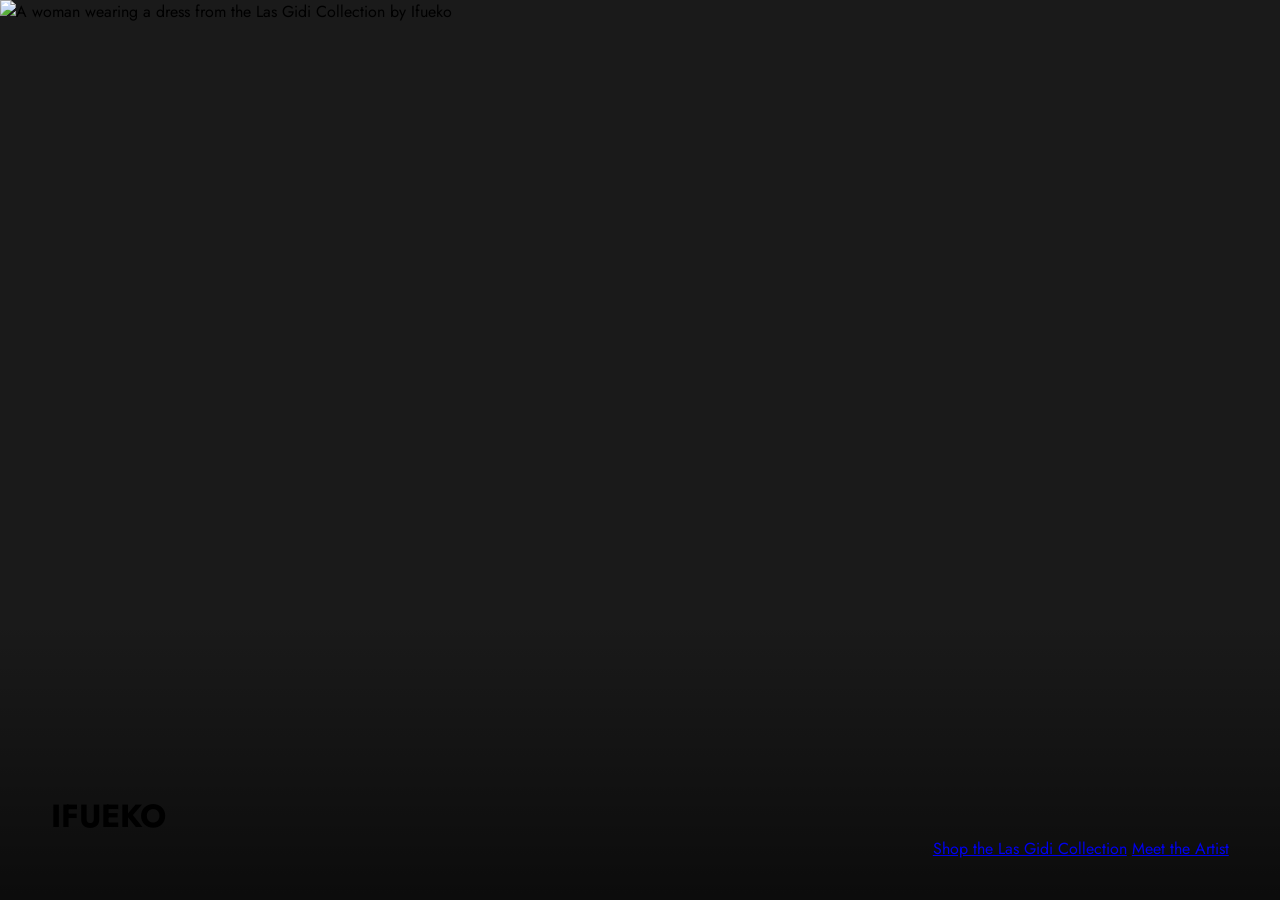
==== index.html @ f0af97ba "Initial commit Co-Authored-By: Claude Sonnet 5.5 <noreply@anthropic.com>" ====
<!DOCTYPE html>
<html lang="en">

<head>
    <meta charset="utf-8">
    <meta name="viewport" content="width=device-width, initial-scale=1">
    <title>Ifueko</title>
    <meta name="description" content="Ifueko is a Nigerian couture brand by Obosa Ogieva. Discover the Las Gidi Collection.">

    <!-- fonts -->
    <link rel="preconnect" href="https://fonts.googleapis.com">
    <link rel="preconnect" href="https://fonts.gstatic.com" crossorigin>
    <link href="https://fonts.googleapis.com/css2?family=Syncopate:wght@700&family=Jost:wght@400&display=swap" rel="stylesheet">

    <!-- accompanying CSS -->
    <link rel="stylesheet" href="styles.css">
</head>

<body>
  <main class="hero">

    <!-- hero image -->
    <img
      class="hero__image"
      src="images/hero.jpg"
      alt="A woman wearing a dress from the Las Gidi Collection by Ifueko">

    <div class="hero__footer">
      <h1 class="wordmark">IFUEKO</h1>

      <!-- navigation -->
      <nav class="nav" aria-label="Main">
        <a href="collection.html">Shop the Las Gidi Collection</a>
        <a href="artist.html">Meet the Artist</a>
      </nav>
    </div>
  </main>
</body>

</html>
---- styles.css ----
/* ==========================================================================
   Ifueko — shared styles
   ========================================================================== */

:root {
  --black: #000000;
  --ink: #111111;
  --white: #ffffff;
  --off-white: #f5f5f5;
  --grey-text: #6b6b6b;
  --body-text: #3a3a3a;
  --placeholder: #f0f0f0;
  --placeholder-dark: #1a1a1a;
  --line: #e5e5e5;

  --font-display: 'Syncopate', 'Jost', sans-serif;
  --font-body: 'Jost', system-ui, sans-serif;

  --gutter: clamp(24px, 4vw, 64px);
}

*, *::before, *::after { box-sizing: border-box; }

html, body { margin: 0; }

body {
  font-family: var(--font-body);
  -webkit-font-smoothing: antialiased;
}

img {
  display: block;
  max-width: 100%;
}

/* Make sure anything marked hidden stays hidden, even flex/grid boxes */
[hidden] { display: none !important; }

/* Page themes */
.theme-dark  { background: var(--black); color: var(--off-white); }
.theme-light { background: var(--white); color: var(--ink); }


/* ==========================================================================
   Shared pieces
   ========================================================================== */

/* Hidden on screen but still read by screen readers */
.visually-hidden {
  position: absolute;
  width: 1px;
  height: 1px;
  margin: -1px;
  padding: 0;
  overflow: hidden;
  clip: rect(0 0 0 0);
  white-space: nowrap;
  border: 0;
}

/* Small uppercase text links (INSTAGRAM, MEET THE ARTIST, ...)
   Works on <a> and <button> */
.caps-link {
  display: inline-flex;
  align-items: center;
  min-height: 44px;
  padding: 0;
  background: none;
  border: 0;
  cursor: pointer;
  color: inherit;
  text-decoration: none;
  font-family: var(--font-body);
  font-size: 14px;
  letter-spacing: 0.24em;
  text-transform: uppercase;
}

.caps-link:hover,
.caps-link:focus-visible {
  text-decoration: underline;
  text-underline-offset: 6px;
  text-decoration-thickness: 1px;
}

.caps-link:focus-visible {
  outline: 1px solid currentColor;
  outline-offset: 4px;
}

/* Solid black button */
.button {
  display: inline-flex;
  align-items: center;
  justify-content: center;
  min-height: 56px;
  padding: 0 36px;
  background: var(--ink);
  color: var(--white);
  text-decoration: none;
  text-align: center;
  font-family: var(--font-body);
  font-size: 13px;
  letter-spacing: 0.24em;
  text-transform: uppercase;
  border: 0;
  cursor: pointer;
  transition: background-color 0.2s ease;
}

.button:hover { background: #333333; }

.button:focus-visible {
  outline: 2px solid var(--ink);
  outline-offset: 3px;
}

/* Site header (collection and dress pages) */
.site-header {
  padding: 28px var(--gutter);
  display: flex;
  flex-wrap: wrap;
  justify-content: space-between;
  align-items: center;
  gap: 12px 32px;
}

.site-header__wordmark {
  display: inline-flex;
  align-items: center;
  min-height: 44px;
  color: inherit;
  text-decoration: none;
  font-family: var(--font-display);
  font-weight: 700;
  font-size: 22px;
  letter-spacing: 0.08em;
}

.site-nav {
  display: flex;
  flex-wrap: wrap;
  align-items: center;
  gap: 4px 36px;
}

.site-nav .caps-link { font-size: 13px; }

/* Underline the link for the page you're on */
.caps-link[aria-current="page"] {
  text-decoration: underline;
  text-underline-offset: 6px;
  text-decoration-thickness: 1px;
}

/* Site footer (collection and dress pages) */
.site-footer {
  padding: 24px var(--gutter) 36px;
  border-top: 1px solid var(--line);
  display: flex;
  flex-wrap: wrap;
  justify-content: space-between;
  align-items: center;
  gap: 8px 32px;
  font-size: 12px;
  letter-spacing: 0.22em;
  text-transform: uppercase;
  color: var(--grey-text);
}

.site-footer__links {
  display: flex;
  flex-wrap: wrap;
  align-items: center;
  gap: 4px 32px;
}

.site-footer .caps-link {
  font-size: 12px;
  letter-spacing: 0.22em;
  color: var(--ink);
}


/* ==========================================================================
   Landing page (index.html)
   ========================================================================== */

.hero {
  position: relative;
  height: 100vh;
  height: 100svh;            /* accounts for mobile browser bars */
  min-height: 560px;
  overflow: hidden;
}

.hero__image {
  position: absolute;
  inset: 0;
  width: 100%;
  height: 100%;
  object-fit: cover;
  object-position: center;
  background: var(--placeholder-dark);   /* shows while the photo loads */
}

/* Soft shade along the bottom so the white text stays readable */
.hero::after {
  content: "";
  position: absolute;
  left: 0;
  right: 0;
  bottom: 0;
  height: 280px;
  background: linear-gradient(to top, rgba(0, 0, 0, 0.55), rgba(0, 0, 0, 0));
  pointer-events: none;
}

/* Wordmark bottom-left, links bottom-right */
.hero__footer {
  position: absolute;
  left: 0;
  right: 0;
  bottom: 0;
  z-index: 1;
  display: flex;
  flex-wrap: wrap;
  justify-content: space-between;
  align-items: flex-end;
  gap: 24px;
  padding: 0 var(--gutter) 40px;
}

.hero__wordmark {
  margin: 0 0 12px;
  font-family: var(--font-display);
  font-weight: 700;
  font-size: clamp(26px, 3vw, 46px);
  line-height: 1;
  letter-spacing: 0.08em;
}

.hero__nav {
  margin-left: auto;
  display: flex;
  flex-direction: column;
  align-items: flex-end;
}


/* ==========================================================================
   Artist page (artist.html)
   ========================================================================== */

.artist {
  min-height: 100vh;
  min-height: 100svh;
  padding: 80px clamp(24px, 6vw, 120px);
  display: flex;
  flex-wrap: wrap;
  align-items: center;
  justify-content: center;
  gap: 56px 96px;
}

.artist__portrait {
  flex: 0 1 420px;
  min-width: 0;
  height: auto;
  aspect-ratio: 3 / 4;
  object-fit: cover;
  background: var(--placeholder);        /* shows while the photo loads */
}

.artist__content {
  flex: 1 1 440px;
  min-width: 0;
  max-width: 640px;
  display: flex;
  flex-direction: column;
  align-items: flex-start;
}

.artist__name {
  margin: 0;
  font-family: var(--font-display);
  font-weight: 700;
  font-size: clamp(26px, 3.6vw, 52px);
  line-height: 1.05;
  letter-spacing: 0.06em;
  white-space: nowrap;
}

.artist__role {
  margin: 20px 0 0;
  font-size: 13px;
  letter-spacing: 0.26em;
  text-transform: uppercase;
  color: var(--grey-text);
}

.artist__quote {
  margin: 40px 0 0;
  font-size: 22px;
  font-weight: 300;
  line-height: 1.6;
}

.artist__bio {
  margin: 16px 0 0;
  font-size: 18px;
  font-weight: 300;
  line-height: 1.8;
  color: var(--body-text);
}

.artist__bio a {
  color: var(--ink);
  text-decoration: underline;
  text-underline-offset: 4px;
  text-decoration-thickness: 1px;
}

.artist__cta {
  margin-top: 40px;
}

.artist__links {
  margin-top: 24px;
  display: flex;
  flex-wrap: wrap;
  align-items: center;
  gap: 4px 36px;
}


/* ==========================================================================
   Collection page (collection.html)
   ========================================================================== */

.collection-intro {
  padding: 56px var(--gutter) 36px;
  display: flex;
  flex-wrap: wrap;
  justify-content: space-between;
  align-items: flex-end;
  gap: 16px 32px;
}

.page-title {
  margin: 0;
  font-family: var(--font-display);
  font-weight: 400;
  font-size: clamp(26px, 3vw, 44px);
  line-height: 1.1;
  letter-spacing: 0.06em;
}

.meta-caps {
  margin: 0;
  font-size: 13px;
  letter-spacing: 0.24em;
  text-transform: uppercase;
  color: var(--grey-text);
}

/* Three across on a laptop, one per row on a phone */
.look-grid {
  list-style: none;
  margin: 0;
  padding: 0 var(--gutter) 96px;
  display: grid;
  grid-template-columns: repeat(auto-fill, minmax(min(100%, 380px), 1fr));
  gap: 48px 12px;
}

.look-card {
  display: flex;
  flex-direction: column;
  gap: 14px;
  color: inherit;
  text-decoration: none;
}

.look-card__image {
  width: 100%;
  height: auto;
  aspect-ratio: 3 / 4;
  object-fit: cover;
  background: var(--placeholder);        /* shows while the photo loads */
  transition: opacity 0.3s ease;
}

.look-card:hover .look-card__image { opacity: 0.88; }

.look-card:focus-visible {
  outline: 2px solid var(--ink);
  outline-offset: 4px;
}

.look-card__caption {
  display: flex;
  justify-content: space-between;
  align-items: baseline;
  gap: 12px;
  font-size: 13px;
  letter-spacing: 0.22em;
  text-transform: uppercase;
}

.look-card__price { color: var(--grey-text); }


/* ==========================================================================
   Look page (look-01.html, look-02.html, ...)
   ========================================================================== */

.back-row {
  padding: 8px var(--gutter) 20px;
}

.back-link {
  gap: 10px;
  font-size: 12px;
  letter-spacing: 0.22em;
  color: var(--grey-text);
}

.look {
  padding: 0 var(--gutter) 112px;
  display: flex;
  flex-wrap: wrap;
  align-items: flex-start;
  gap: 48px 80px;
}

/* Gallery: thumbnails on the left, large image on the right */
.gallery {
  flex: 1 1 520px;
  min-width: 0;
  display: flex;
  align-items: flex-start;
  gap: 12px;
}

.gallery__thumbs {
  flex: 0 0 clamp(56px, 7vw, 96px);
  display: flex;
  flex-direction: column;
  gap: 12px;
}

.gallery__thumb {
  display: block;
  width: 100%;
  aspect-ratio: 3 / 4;
  padding: 0;
  border: 0;
  background: var(--placeholder);
  cursor: pointer;
  box-shadow: 0 0 0 2px var(--white), 0 0 0 3px transparent;
  transition: box-shadow 0.2s ease;
}

.gallery__thumb img {
  width: 100%;
  height: 100%;
  object-fit: cover;
}

.gallery__thumb[aria-pressed="true"] {
  box-shadow: 0 0 0 2px var(--white), 0 0 0 3px var(--ink);
}

.gallery__thumb:focus-visible {
  outline: 2px solid var(--ink);
  outline-offset: 4px;
}

.gallery__main {
  flex: 1 1 0;
  min-width: 0;
  width: 100%;
  height: auto;
  aspect-ratio: 3 / 4;
  object-fit: cover;
  background: var(--placeholder);        /* shows while the photo loads */
}

/* Details on the right */
.look__info {
  flex: 1 1 360px;
  min-width: 0;
  max-width: 520px;
  padding-top: 8px;
  display: flex;
  flex-direction: column;
  gap: 32px;
}

.look__heading {
  display: flex;
  flex-direction: column;
  gap: 16px;
}

.look__title {
  margin: 0;
  font-family: var(--font-display);
  font-weight: 400;
  font-size: clamp(28px, 2.8vw, 40px);
  line-height: 1.1;
  letter-spacing: 0.06em;
  text-transform: uppercase;
}

.look__price {
  margin: 0;
  font-size: 16px;
  letter-spacing: 0.16em;
  text-transform: uppercase;
}

.look__description {
  margin: 0;
  font-size: 17px;
  font-weight: 300;
  line-height: 1.75;
  color: var(--body-text);
}

.look__note {
  border-top: 1px solid var(--line);
  padding-top: 24px;
  display: flex;
  flex-direction: column;
  gap: 8px;
}

.look__note-title {
  margin: 0;
  font-size: 12px;
  letter-spacing: 0.24em;
  text-transform: uppercase;
}

.look__note-text {
  margin: 0;
  font-size: 16px;
  font-weight: 300;
  line-height: 1.7;
  color: var(--body-text);
}

.look__order {
  width: 100%;
  min-height: 58px;
  letter-spacing: 0.26em;
}

/* Shown when look.html?id=... doesn't match a look */
.look-missing {
  padding: 40px var(--gutter) 120px;
  display: flex;
  flex-direction: column;
  align-items: flex-start;
  gap: 20px;
}

/* "More from Las Gidi" */
.more {
  padding: 0 var(--gutter) 104px;
}

.more__header {
  margin-bottom: 32px;
  padding-top: 48px;
  border-top: 1px solid var(--line);
  display: flex;
  flex-wrap: wrap;
  justify-content: space-between;
  align-items: flex-end;
  gap: 16px 32px;
}

.section-title {
  margin: 0;
  font-family: var(--font-display);
  font-weight: 400;
  font-size: clamp(18px, 1.8vw, 24px);
  letter-spacing: 0.06em;
}

.more .look-grid { padding: 0; }

.caps-link--small {
  font-size: 12px;
  letter-spacing: 0.22em;
}
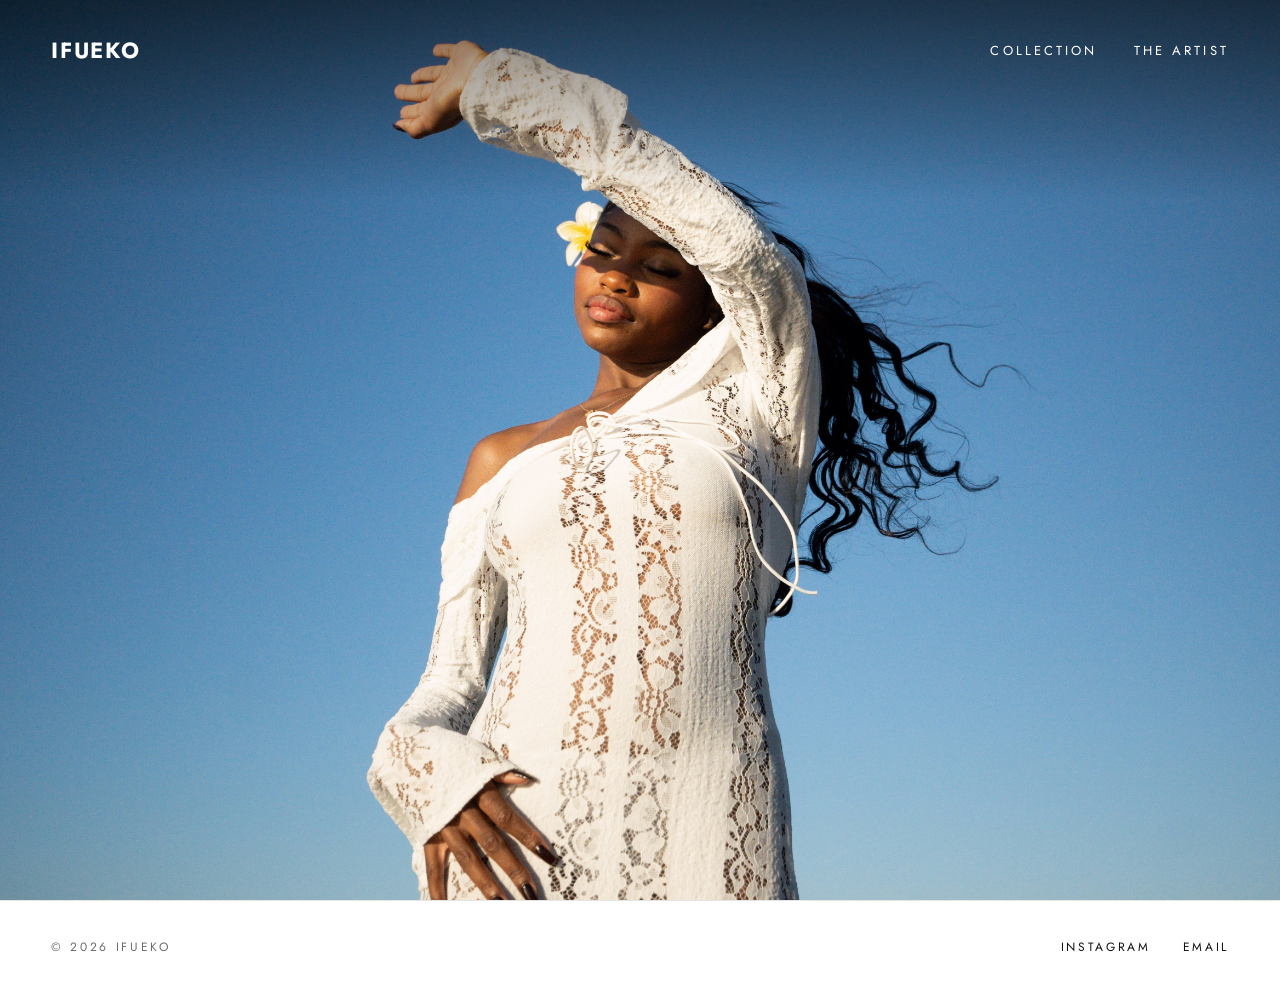
==== commit 91ed8970: "first commit - skeleton" ====
--- a/index.html
+++ b/index.html
@@ -25,16 +25,24 @@
       src="images/hero.jpg"
       alt="A woman wearing a dress from the Las Gidi Collection by Ifueko">
 
-    <div class="hero__footer">
-      <h1 class="wordmark">IFUEKO</h1>
+    <!-- partial header -->
+    <header class="site-header site-header--overlay">
+      <h1 class="site-header__wordmark">IFUEKO</h1>
 
-      <!-- navigation -->
-      <nav class="nav" aria-label="Main">
-        <a href="collection.html">Shop the Las Gidi Collection</a>
-        <a href="artist.html">Meet the Artist</a>
+      <nav class="site-nav" aria-label="Main">
+        <a class="caps-link" href="collection.html">Collection</a>
+        <a class="caps-link" href="artist.html">The Artist</a>
       </nav>
+    </header>
+  </main>
+
+  <footer class="site-footer">
+    <span>© 2026 Ifueko</span>
+    <div class="site-footer__links">
+      <a class="caps-link" href="https://www.instagram.com/artobosa/">Instagram</a>
+      <a class="caps-link" href="mailto:">Email</a>
     </div>
-  </main>
+  </footer>
 </body>
 
 </html>
--- a/styles.css
+++ b/styles.css
@@ -1,5 +1,5 @@
 /* ==========================================================================
-   Ifueko — shared styles
+   shared site design
    ========================================================================== */
 
 :root {
@@ -33,7 +33,7 @@
   max-width: 100%;
 }
 
-/* Make sure anything marked hidden stays hidden, even flex/grid boxes */
+/* Hide the hidden */
 [hidden] { display: none !important; }
 
 /* Page themes */
@@ -126,6 +126,7 @@
 }
 
 .site-header__wordmark {
+  margin: 0;
   display: inline-flex;
   align-items: center;
   min-height: 44px;
@@ -200,51 +201,30 @@
   width: 100%;
   height: 100%;
   object-fit: cover;
-  object-position: center;
+  object-position: 75% 40%;   /* keeps the dress in frame when the photo is cropped */
   background: var(--placeholder-dark);   /* shows while the photo loads */
 }
 
-/* Soft shade along the bottom so the white text stays readable */
+/* Soft shade along the top so the white header text stays readable */
 .hero::after {
   content: "";
   position: absolute;
   left: 0;
   right: 0;
-  bottom: 0;
-  height: 280px;
-  background: linear-gradient(to top, rgba(0, 0, 0, 0.55), rgba(0, 0, 0, 0));
+  top: 0;
+  height: 200px;
+  background: linear-gradient(to bottom, rgba(0, 0, 0, 0.5), rgba(0, 0, 0, 0));
   pointer-events: none;
 }
 
-/* Wordmark bottom-left, links bottom-right */
-.hero__footer {
+/* The normal site header, laid over the top of the photo in white */
+.site-header--overlay {
   position: absolute;
+  top: 0;
   left: 0;
   right: 0;
-  bottom: 0;
   z-index: 1;
-  display: flex;
-  flex-wrap: wrap;
-  justify-content: space-between;
-  align-items: flex-end;
-  gap: 24px;
-  padding: 0 var(--gutter) 40px;
-}
-
-.hero__wordmark {
-  margin: 0 0 12px;
-  font-family: var(--font-display);
-  font-weight: 700;
-  font-size: clamp(26px, 3vw, 46px);
-  line-height: 1;
-  letter-spacing: 0.08em;
-}
-
-.hero__nav {
-  margin-left: auto;
-  display: flex;
-  flex-direction: column;
-  align-items: flex-end;
+  color: var(--white);
 }
 
 
